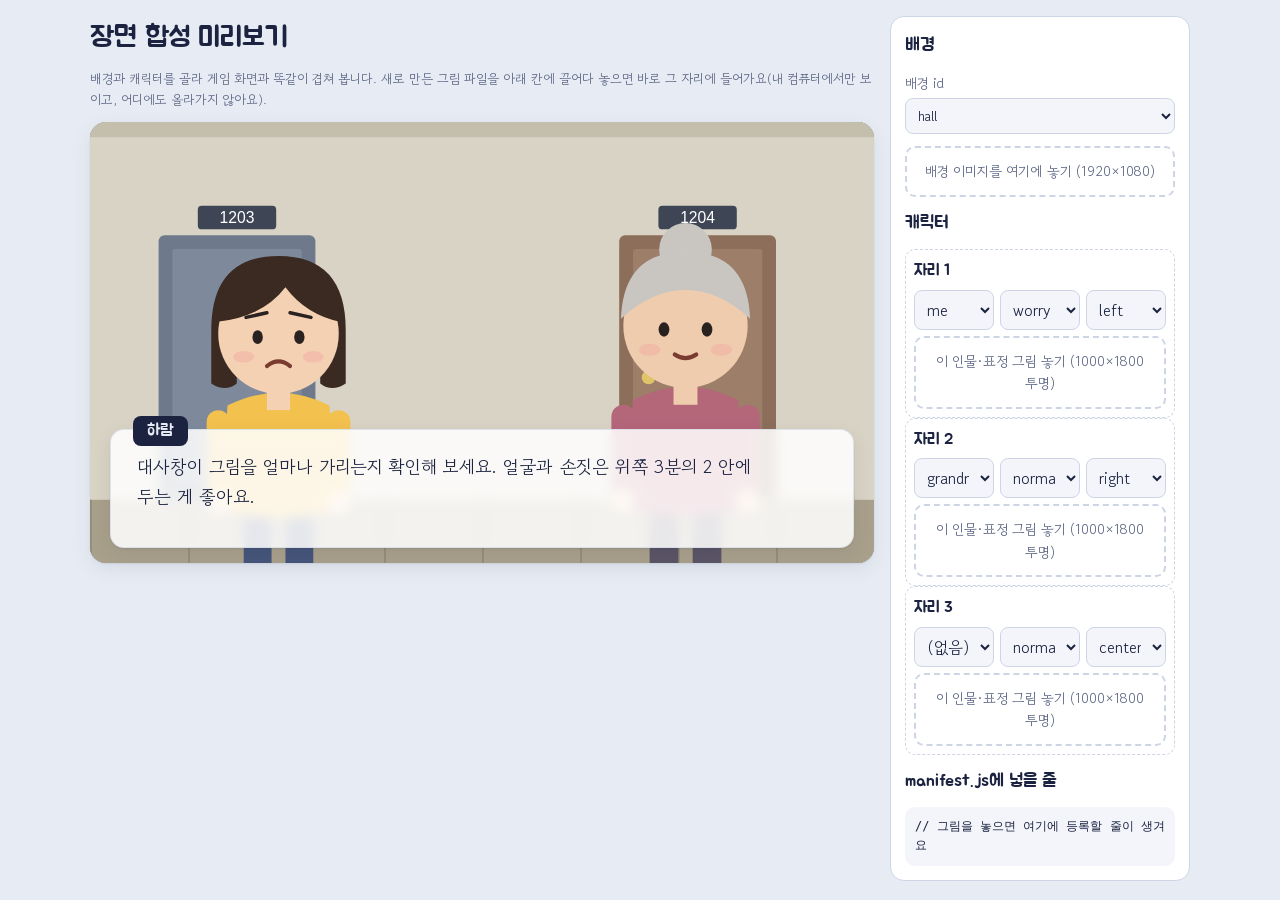
==== tools/compose.html @ 1e9c9e30 "Switch to visual novel layer structure; add art pipeline and story map Stage now composites backgrou" ====
<!doctype html>
<html lang="ko">
<head>
<meta charset="utf-8">
<meta name="viewport" content="width=device-width, initial-scale=1">
<title>장면 합성 미리보기</title>
<link rel="stylesheet" href="https://fonts.googleapis.com/css2?family=Jua&family=Gowun+Dodum&display=swap">
<link rel="stylesheet" href="../css/style.css">
<style>
  body { padding: 16px; }
  .wrap { max-width: 1100px; margin: 0 auto; display: grid; grid-template-columns: minmax(0, 1fr) 300px; gap: 16px; }
  .panel { background: var(--panel); border: 1px solid var(--line); border-radius: 14px; padding: 14px; display: grid; gap: 12px; align-content: start; }
  .panel h2 { font-size: 18px; }
  label { display: grid; gap: 4px; font-size: 14px; color: var(--muted); }
  select { width: 100%; min-width: 0; font: inherit; padding: 6px 8px; border-radius: 8px; border: 1px solid var(--line); background: var(--panel-2); color: var(--ink); }
  .slot { display: grid; grid-template-columns: repeat(3, minmax(0, 1fr)); gap: 6px; padding: 8px; border: 1px dashed var(--line); border-radius: 10px; }
  .slot b { grid-column: 1 / -1; font-family: var(--display); font-weight: 400; }
  .drop { border: 2px dashed var(--line); border-radius: 10px; padding: 12px; text-align: center; font-size: 14px; color: var(--muted); }
  .drop.over { border-color: var(--lamp); color: var(--ink); }
  pre { background: var(--panel-2); border-radius: 10px; padding: 10px; font-size: 12px; overflow-x: auto; margin: 0; white-space: pre-wrap; }
  .note { font-size: 13px; color: var(--muted); margin: 0; }
  .real { color: var(--good); }
  @media (max-width: 800px) { .wrap { grid-template-columns: 1fr; } }
</style>
</head>
<body>
<div class="wrap">
  <div>
    <h1 style="font-size:28px;margin-bottom:8px">장면 합성 미리보기</h1>
    <p class="note">배경과 캐릭터를 골라 게임 화면과 똑같이 겹쳐 봅니다. 새로 만든 그림 파일을 아래 칸에 끌어다 놓으면 바로 그 자리에 들어가요(내 컴퓨터에서만 보이고, 어디에도 올라가지 않아요).</p>
    <div id="screen" style="margin-top:12px">
      <section id="stage">
        <div id="layer-bg" class="layer"></div>
        <div id="layer-chars" class="layer"></div>
      </section>
      <section id="dialog" data-who="me">
        <div id="speaker" class="speaker">하람</div>
        <p id="line">대사창이 그림을 얼마나 가리는지 확인해 보세요. 얼굴과 손짓은 위쪽 3분의 2 안에 두는 게 좋아요.</p>
      </section>
    </div>
  </div>
  <aside class="panel">
    <h2>배경</h2>
    <label>배경 id <select id="bg"></select></label>
    <div class="drop" id="drop-bg">배경 이미지를 여기에 놓기 (1920×1080)</div>
    <h2>캐릭터</h2>
    <div id="slots"></div>
    <h2>manifest.js에 넣을 줄</h2>
    <pre id="out">// 그림을 놓으면 여기에 등록할 줄이 생겨요</pre>
  </aside>
</div>
<script src="../assets/manifest.js"></script>
<script src="../js/art.js"></script>
<script>
(function () {
  const $ = s => document.querySelector(s);
  const POS = { left: 24, center: 50, right: 76 };
  const people = Object.keys(ART.faces);
  const local = { bg: {}, chars: {} }; // 끌어다 놓은 파일
  const slots = [
    { id: 'me', face: 'worry', pos: 'left' },
    { id: 'grandma', face: 'normal', pos: 'right' },
    { id: '', face: 'normal', pos: 'center' }
  ];
  $('#bg').innerHTML = ART.bgs.map(b => `<option value="${b}">${b}${ART.isReal.bg(b) ? ' ✓' : ''}</option>`).join('');
  $('#bg').value = 'hall';

  $('#slots').innerHTML = slots.map((s, i) => `
    <div class="slot" data-i="${i}">
      <b>자리 ${i + 1}</b>
      <select data-k="id" aria-label="인물"><option value="">(없음)</option>${people.map(p => `<option>${p}</option>`).join('')}</select>
      <select data-k="face" aria-label="표정"></select>
      <select data-k="pos" aria-label="자리">${Object.keys(POS).map(p => `<option>${p}</option>`).join('')}</select>
      <div class="drop" style="grid-column:1/-1" data-drop="${i}">이 인물·표정 그림 놓기 (1000×1800 투명)</div>
    </div>`).join('');

  function faces(i) {
    const s = slots[i], sel = document.querySelector(`.slot[data-i="${i}"] [data-k="face"]`);
    const list = ART.faces[s.id] || ['normal'];
    if (!list.includes(s.face)) s.face = list[0];
    sel.innerHTML = list.map(f => `<option${f === s.face ? ' selected' : ''}>${f}</option>`).join('');
  }
  document.querySelectorAll('.slot').forEach(el => {
    const i = +el.dataset.i;
    el.querySelector('[data-k="id"]').value = slots[i].id;
    el.querySelector('[data-k="pos"]').value = slots[i].pos;
    faces(i);
    el.addEventListener('change', e => { slots[i][e.target.dataset.k] = e.target.value; faces(i); draw(); });
  });
  $('#bg').addEventListener('change', draw);

  function draw() {
    const b = $('#bg').value;
    $('#layer-bg').innerHTML = `<img class="bg in" alt="" src="${local.bg[b] || ART.bg(b)}">`;
    $('#layer-chars').innerHTML = slots.filter(s => s.id).map(s =>
      `<div class="sprite in" style="left:${POS[s.pos]}%"><img alt="" src="${(local.chars[s.id] || {})[s.face] || ART.sprite(s.id, s.face)}"></div>`).join('');
    const lines = [];
    Object.keys(local.bg).forEach(k => lines.push(`bg: { ${k}: 'assets/bg/${k}.webp' }`));
    Object.entries(local.chars).forEach(([id, f]) => Object.keys(f).forEach(face => lines.push(`chars: { ${id}: { ${face}: 'assets/chars/${id}/${face}.webp' } }`)));
    $('#out').textContent = lines.length ? lines.join('\n') : '// 그림을 놓으면 여기에 등록할 줄이 생겨요';
  }

  function dropZone(el, onFile) {
    el.addEventListener('dragover', e => { e.preventDefault(); el.classList.add('over'); });
    el.addEventListener('dragleave', () => el.classList.remove('over'));
    el.addEventListener('drop', e => {
      e.preventDefault(); el.classList.remove('over');
      const f = e.dataTransfer.files[0];
      if (f && f.type.startsWith('image/')) { onFile(URL.createObjectURL(f)); draw(); }
    });
  }
  dropZone($('#drop-bg'), url => { local.bg[$('#bg').value] = url; });
  document.querySelectorAll('[data-drop]').forEach(el => dropZone(el, url => {
    const s = slots[+el.dataset.drop];
    if (!s.id) return;
    (local.chars[s.id] = local.chars[s.id] || {})[s.face] = url;
  }));
  draw();
})();
</script>
</body>
</html>
---- css/style.css ----
/* 레이아웃: 위 HUD(단계·게이지) → 무대(그림) → 대사창 → 선택지. 한 줄로 쌓이는 구조라 휴대폰에서도 그대로.
   색: 밤 하늘 남색 잉크 + 스탠드 불빛 호박색. 알아보기=청록, 해보기=호박색. */
:root {
  --bg: #E7ECF4;
  --panel: #FFFFFF;
  --panel-2: #F3F5FA;
  --ink: #1B2340;
  --muted: #5A6482;
  --line: #CDD5E4;
  --lamp: #E59A1F;
  --lamp-soft: #FCEBCB;
  --explore: #0E8478;
  --explore-soft: #D6F0EC;
  --good: #2F9E5B;
  --warn: #D9822B;
  --bad: #D24B4B;
  --stage: #1F2645;
  --shadow: 0 1px 2px rgb(27 35 64 / .08), 0 6px 20px rgb(27 35 64 / .08);
  --display: 'Jua', 'Gowun Dodum', 'Apple SD Gothic Neo', 'Malgun Gothic', sans-serif;
  --body: 'Gowun Dodum', 'Apple SD Gothic Neo', 'Malgun Gothic', 'Noto Sans KR', sans-serif;
}
@media (prefers-color-scheme: dark) {
  :root:not([data-theme="light"]) {
    --bg: #0F1326; --panel: #1A2038; --panel-2: #222A47; --ink: #E9EDF7; --muted: #A2ABC6; --line: #333C5E;
    --lamp: #F5B54A; --lamp-soft: #3A3020; --explore: #3CC2B1; --explore-soft: #173A3A;
    --good: #4CC27D; --warn: #F0A24E; --bad: #F07070; --stage: #141A33;
    --shadow: 0 1px 2px rgb(0 0 0 / .3), 0 6px 20px rgb(0 0 0 / .3); color-scheme: dark;
  }
}
:root[data-theme="dark"] {
  --bg: #0F1326; --panel: #1A2038; --panel-2: #222A47; --ink: #E9EDF7; --muted: #A2ABC6; --line: #333C5E;
  --lamp: #F5B54A; --lamp-soft: #3A3020; --explore: #3CC2B1; --explore-soft: #173A3A;
  --good: #4CC27D; --warn: #F0A24E; --bad: #F07070; --stage: #141A33;
  --shadow: 0 1px 2px rgb(0 0 0 / .3), 0 6px 20px rgb(0 0 0 / .3); color-scheme: dark;
}

* { box-sizing: border-box; }
[hidden] { display: none !important; }
html, body { height: 100%; }
body { margin: 0; background: var(--bg); color: var(--ink); font-family: var(--body); font-size: 16px; line-height: 1.6; -webkit-tap-highlight-color: transparent; }
button { font: inherit; color: inherit; cursor: pointer; }
button:focus-visible { outline: 3px solid var(--lamp); outline-offset: 2px; }
.num { font-variant-numeric: tabular-nums; }
h1, h2, h3 { font-family: var(--display); font-weight: 400; text-wrap: balance; margin: 0; }

#app {
  max-width: 920px; margin: 0 auto; min-height: 100%;
  display: flex; flex-direction: column; gap: 10px;
  padding-block: 10px 18px;
  padding-left: max(16px, env(safe-area-inset-left, 0px));
  padding-right: max(16px, env(safe-area-inset-right, 0px));
}

/* HUD */
.hud { display: flex; flex-direction: column; gap: 8px; }
.hud-top { display: flex; align-items: center; justify-content: space-between; gap: 8px; flex-wrap: wrap; }
.steps { list-style: none; display: flex; gap: 4px; margin: 0; padding: 0; flex-wrap: wrap; }
.steps li { font-size: 13px; padding: 3px 10px; border-radius: 999px; color: var(--muted); background: var(--panel-2); border: 1px solid var(--line); letter-spacing: .02em; }
.steps li.past { color: var(--ink); }
.steps li.on { background: var(--ink); color: var(--bg); border-color: var(--ink); font-family: var(--display); }
.hud-btns { display: flex; gap: 6px; }
.pill { border: 1px solid var(--line); background: var(--panel); border-radius: 999px; padding: 5px 12px; font-size: 14px; }
.pill b { display: inline-grid; place-items: center; min-width: 22px; height: 22px; margin-left: 4px; border-radius: 999px; background: var(--lamp); color: #1B2340; font-size: 13px; }
.pill.ghost { background: transparent; }
.gauges { display: grid; grid-template-columns: auto auto 1fr 1fr; gap: 6px 14px; margin: 0; align-items: center; background: var(--panel); border: 1px solid var(--line); border-radius: 12px; padding: 8px 14px; }
.g { display: flex; flex-direction: column; min-width: 0; }
.g dt { font-size: 12px; color: var(--muted); letter-spacing: .03em; }
.g dd { margin: 0; font-family: var(--display); font-size: 18px; line-height: 1.3; }
.meter { --v: 50%; display: block; height: 10px; margin-top: 6px; border-radius: 999px; background: var(--panel-2); border: 1px solid var(--line); position: relative; overflow: hidden; }
.meter::after { content: ""; position: absolute; inset: 0 auto 0 0; width: var(--v); border-radius: inherit; background: var(--good); transition: width .5s ease, background .3s; }
.meter.good[data-level="mid"]::after { background: var(--warn); }
.meter.good[data-level="low"]::after { background: var(--bad); }
.meter.worry::after { background: var(--explore); }
.meter.worry[data-level="high"]::after { background: var(--warn); }

/* 무대: 비주얼 노벨 레이어 (배경 → 캐릭터 → CG → 휴대폰) */
#screen { position: relative; }
#stage { position: relative; width: 100%; aspect-ratio: 16 / 9; max-height: 64vh; background: var(--stage); border-radius: 16px; overflow: hidden; box-shadow: var(--shadow); }
.layer { position: absolute; inset: 0; }
#layer-bg img, .stage-like img.bg { position: absolute; inset: 0; width: 100%; height: 100%; object-fit: cover; opacity: 0; transition: opacity .45s ease; }
#layer-bg img.in, .stage-like img.bg.in { opacity: 1; }
.sprite { position: absolute; bottom: -6%; height: 100%; aspect-ratio: 200 / 360; transform: translateX(-50%) translateY(3%); opacity: 0; transition: opacity .3s ease, transform .3s ease, left .4s ease, filter .25s ease; pointer-events: none; }
.sprite.in { opacity: 1; transform: translateX(-50%); }
.sprite img { width: 100%; height: 100%; object-fit: contain; object-position: bottom center; display: block; max-width: none; }
.sprite.dim { filter: brightness(.72) saturate(.85); }
#layer-cg { opacity: 0; transition: opacity .6s ease; pointer-events: none; background: #000; }
#layer-cg.in { opacity: 1; }
#layer-cg img { width: 100%; height: 100%; object-fit: cover; }
#stage.shake { animation: shake .4s ease; }
@keyframes shake { 20% { transform: translateX(-6px); } 40% { transform: translateX(5px); } 60% { transform: translateX(-3px); } 80% { transform: translateX(2px); } }
.age-chip { position: absolute; left: 10px; top: 10px; font-size: 12px; padding: 2px 8px; border-radius: 999px; background: rgb(0 0 0 / .45); color: #fff; }
#phone { position: absolute; right: 4%; top: 5%; bottom: 5%; width: min(40%, 260px); background: #11162B; border: 6px solid #2B3354; border-radius: 22px; display: flex; flex-direction: column; overflow: hidden; color: #E9EDF7; box-shadow: 0 10px 30px rgb(0 0 0 / .4); }
.phone-bar { padding: 8px 12px; font-family: var(--display); font-size: 15px; background: #1E2647; display: flex; align-items: center; gap: 6px; }
#phone[data-app="call"] .phone-bar::before { content: "📞"; }
#phone[data-app="ai"] .phone-bar::before { content: "✨"; }
#phone[data-app="search"] .phone-bar::before { content: "🔍"; }
#phone-log { flex: 1; overflow-y: auto; padding: 8px; display: flex; flex-direction: column; gap: 6px; font-size: clamp(11px, 1.5vw, 14px); line-height: 1.45; }
.bubble { max-width: 88%; padding: 6px 9px; border-radius: 12px; }
.bubble.theirs { align-self: flex-start; background: #2B3560; border-bottom-left-radius: 4px; }
.bubble.mine { align-self: flex-end; background: #F5B54A; color: #1B2340; border-bottom-right-radius: 4px; }

/* 대사창: 넓은 화면에서는 그림 위에 겹치는 노벨 게임 방식, 휴대폰에서는 그림 아래 */
#dialog { position: relative; background: var(--panel); border: 1px solid var(--line); border-radius: 16px; padding: 18px 18px 14px; min-height: 108px; box-shadow: var(--shadow); cursor: pointer; margin-top: 10px; }
.speaker { position: absolute; top: -14px; left: 14px; font-family: var(--display); font-size: 16px; padding: 2px 14px; border-radius: 8px; background: var(--ink); color: var(--bg); }
.speaker[hidden] { display: none !important; }
#dialog[data-who="narr"] #line { color: var(--muted); }
#dialog[data-who="ai"] .speaker { background: var(--explore); color: #fff; }
#line { margin: 0; font-size: 18px; line-height: 1.65; min-height: 3.3em; max-width: 62ch; }
.next { position: absolute; right: 12px; bottom: 8px; border: 0; background: transparent; color: var(--lamp); font-size: 14px; padding: 4px 8px; }
@media (prefers-reduced-motion: no-preference) { .next { animation: bob 1.2s ease-in-out infinite; } }
@keyframes bob { 50% { transform: translateY(3px); } }
@media (min-width: 700px) {
  #stage { max-height: none; }
  #dialog { position: absolute; left: 2.5%; right: 2.5%; bottom: 3.5%; margin: 0; min-height: 27%; padding: 22px 26px 16px; border-radius: 14px; border-color: color-mix(in srgb, var(--line) 60%, transparent); background: color-mix(in srgb, var(--panel) 86%, transparent); -webkit-backdrop-filter: blur(6px); backdrop-filter: blur(6px); }
  .speaker { left: 22px; }
  #phone { bottom: 34%; }
}

/* 선택지 */
.hint { margin: 0; font-size: 15px; color: var(--muted); padding: 0 4px; }
.choices { display: grid; grid-template-columns: 1fr 1fr; gap: 8px; }
.choice { display: flex; align-items: center; gap: 10px; text-align: left; padding: 12px 14px; min-height: 52px; border-radius: 12px; border: 1.5px solid var(--line); background: var(--panel); font-size: 16px; line-height: 1.4; transition: transform .12s, border-color .12s; }
.choice .txt { min-width: 0; }
.choice .tag { flex: none; font-family: var(--display); font-size: 12px; padding: 2px 8px; border-radius: 6px; letter-spacing: .02em; }
.choice.explore .tag { background: var(--explore-soft); color: var(--explore); }
.choice.act .tag { background: var(--lamp-soft); color: var(--ink); }
.choice.explore:hover { border-color: var(--explore); }
.choice.act:hover, .choice.cont:hover { border-color: var(--lamp); }
.choice.cont { justify-content: center; grid-column: 1 / -1; font-family: var(--display); font-size: 18px; background: var(--ink); color: var(--bg); border-color: var(--ink); }
.choice.locked { border-style: dashed; background: transparent; color: var(--muted); cursor: not-allowed; }
.choice.locked .tag { background: var(--panel-2); color: var(--muted); }
.choice.locked .tag::before { content: "🔒 "; }
@media (prefers-reduced-motion: no-preference) { .choice:not(.locked):active { transform: scale(.98); } }

/* 오버레이 공통 */
.overlay { position: fixed; inset: 0; z-index: 20; overflow-y: auto; padding-block: max(16px, env(safe-area-inset-top, 0px)) max(16px, env(safe-area-inset-bottom, 0px)); padding-left: max(16px, env(safe-area-inset-left, 0px)); padding-right: max(16px, env(safe-area-inset-right, 0px)); }
.sheet { max-width: 560px; margin: 0 auto; background: var(--panel); border: 1px solid var(--line); border-radius: 18px; padding: 20px; box-shadow: var(--shadow); }
.sheet.wide { max-width: 680px; }
.sheet h2 { font-size: 28px; }
.sheet h3 { font-size: 18px; margin-top: 18px; margin-bottom: 8px; }
.eyebrow { margin: 0 0 4px; font-size: 13px; color: var(--muted); letter-spacing: .06em; }

/* 처음 화면 */
.title { background: var(--bg); }
.title-card { max-width: 920px; margin: 0 auto; display: grid; grid-template-columns: 1.1fr 1fr; gap: 22px; align-items: start; padding-top: 4vh; }
@media (min-width: 641px) { .title-art.stage-like { position: sticky; top: 16px; } }
.title-art { position: relative; border-radius: 18px; overflow: hidden; aspect-ratio: 16 / 10; background: var(--stage); box-shadow: var(--shadow); }
.title-body { min-width: 0; }
.title h1 { font-size: clamp(40px, 7vw, 64px); line-height: 1.05; letter-spacing: -.01em; }
.lede { font-size: 17px; color: var(--muted); max-width: 40ch; margin: 10px 0 16px; }
.episode { border-left: 4px solid var(--lamp); padding: 4px 0 4px 12px; margin-bottom: 18px; }
.episode h2 { font-size: 22px; }
.episode p { margin: 2px 0 0; }
.ep-no { font-size: 12px; color: var(--muted); letter-spacing: .06em; }
.count { font-size: 13px; color: var(--muted); }
.pick { font-family: var(--display); font-size: 18px; margin: 0 0 8px; }
.ages { display: grid; gap: 8px; }
.ages button { display: flex; justify-content: space-between; align-items: baseline; gap: 10px; text-align: left; padding: 12px 16px; border-radius: 12px; border: 1.5px solid var(--line); background: var(--panel); }
.ages button:hover { border-color: var(--lamp); }
.ages b { font-family: var(--display); font-weight: 400; font-size: 18px; }
.ages span { font-size: 14px; color: var(--muted); }

/* 이야기 지도 */
.roadmap { margin-top: 14px; border-top: 1px solid var(--line); padding-top: 10px; }
.roadmap summary { cursor: pointer; font-family: var(--display); font-size: 16px; }
#roadmap { display: grid; gap: 12px; margin-top: 10px; }
#roadmap ul { grid-template-columns: repeat(auto-fit, minmax(190px, 1fr)); column-gap: 16px; }
#roadmap h3 { font-size: 15px; margin-bottom: 4px; }
#roadmap ul { list-style: none; margin: 0; padding: 0; display: grid; gap: 3px; }
#roadmap li { display: flex; justify-content: space-between; gap: 8px; font-size: 14px; color: var(--muted); }
#roadmap li span { flex: none; font-size: 12px; }
#roadmap li.ready { color: var(--ink); }
#roadmap li.ready span { color: var(--explore); }

.maker a { color: var(--muted); }

/* 카드 서랍 */
.drawer { background: rgb(10 14 30 / .55); display: flex; align-items: flex-end; }
.drawer .sheet { width: 100%; max-height: 80vh; overflow-y: auto; }
.sheet-head { display: flex; justify-content: space-between; align-items: center; margin-bottom: 10px; }
.card-list { list-style: none; margin: 0; padding: 0; display: grid; gap: 8px; }
.card-list li { display: grid; gap: 2px; padding: 10px 12px; border-radius: 10px; background: var(--panel-2); border: 1px solid var(--line); }
.card-list b { font-family: var(--display); font-weight: 400; font-size: 17px; }
.card-list span { font-size: 15px; color: var(--muted); }

/* 엔딩 */
.ending { background: var(--bg); }
.summary { font-size: 17px; margin: 8px 0 4px; }
.stats { font-size: 13px; color: var(--muted); margin: 0; }
.powers { list-style: none; margin: 0; padding: 0; display: grid; grid-template-columns: repeat(auto-fit, minmax(112px, 1fr)); gap: 8px; }
.powers li { display: grid; gap: 2px; padding: 10px 12px; border-radius: 12px; border: 1.5px dashed var(--line); color: var(--muted); }
.powers li b { font-family: var(--display); font-weight: 400; font-size: 16px; }
.powers li span { font-size: 13px; }
.powers li.on { border-style: solid; border-color: var(--lamp); background: var(--lamp-soft); color: var(--ink); }
.powers li.on b::before { content: "★ "; color: var(--lamp); }
.missed, .questions { margin: 0; padding-left: 20px; display: grid; gap: 4px; }
.missed li::marker { content: "→ "; color: var(--explore); }
.talk-note { margin: 0 0 6px; font-size: 14px; color: var(--muted); }
.questions li { font-size: 16px; }
.end-btns { display: flex; gap: 8px; flex-wrap: wrap; margin-top: 18px; }
.primary { border: 0; border-radius: 12px; padding: 12px 18px; background: var(--ink); color: var(--bg); font-family: var(--display); font-size: 17px; }

/* 알림 */
.toast { position: fixed; left: 50%; bottom: calc(16px + env(safe-area-inset-bottom, 0px)); transform: translateX(-50%); z-index: 30; max-width: calc(100% - 32px); padding: 10px 16px; border-radius: 12px; background: var(--ink); color: var(--bg); font-size: 15px; box-shadow: var(--shadow); }
@media (prefers-reduced-motion: no-preference) {
  .toast.show { animation: pop .3s ease-out; }
  @keyframes pop { from { opacity: 0; transform: translate(-50%, 8px); } }
}

/* 휴대폰 */
@media (max-width: 640px) {
  .gauges { grid-template-columns: 1fr 1fr; }
  .choices { grid-template-columns: 1fr; }
  .title-card { grid-template-columns: 1fr; gap: 14px; }
  #line { font-size: 17px; }
  #phone { width: 52%; border-width: 4px; border-radius: 16px; }
  .sprite { bottom: -10%; }
  .steps li { font-size: 12px; padding: 2px 8px; }
}
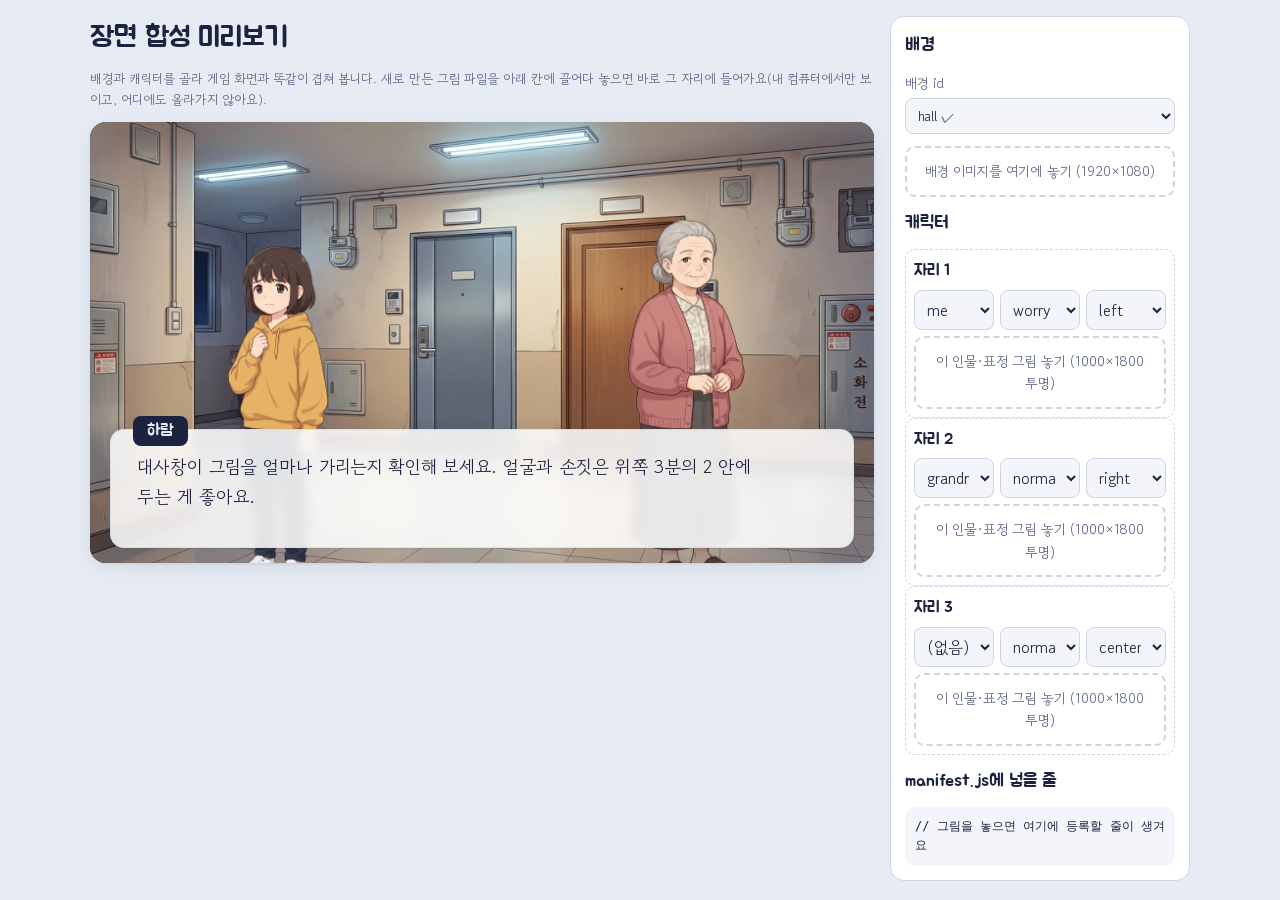
==== commit e97b05b9: "Replace placeholder art with Gemini illustrations for episodes 1-2 - 33 character sprites (12 people" ====
--- a/tools/compose.html
+++ b/tools/compose.html
@@ -50,6 +50,10 @@
   </aside>
 </div>
 <script src="../assets/manifest.js"></script>
+<script>
+  /* manifest 경로는 게임 첫 화면(index.html) 기준이라, tools/ 안에서는 한 단계 위로 올린다 */
+  (function up(o) { for (const k in o) o[k] = typeof o[k] === 'string' ? '../' + o[k] : (up(o[k]), o[k]); })(window.ASSET_MANIFEST || {});
+</script>
 <script src="../js/art.js"></script>
 <script>
 (function () {
--- a/css/style.css
+++ b/css/style.css
@@ -62,7 +62,7 @@
 .pill { border: 1px solid var(--line); background: var(--panel); border-radius: 999px; padding: 5px 12px; font-size: 14px; }
 .pill b { display: inline-grid; place-items: center; min-width: 22px; height: 22px; margin-left: 4px; border-radius: 999px; background: var(--lamp); color: #1B2340; font-size: 13px; }
 .pill.ghost { background: transparent; }
-.gauges { display: grid; grid-template-columns: auto auto 1fr 1fr; gap: 6px 14px; margin: 0; align-items: center; background: var(--panel); border: 1px solid var(--line); border-radius: 12px; padding: 8px 14px; }
+.gauges { display: grid; grid-template-columns: var(--cols, auto auto 1fr 1fr); gap: 6px 14px; margin: 0; align-items: center; background: var(--panel); border: 1px solid var(--line); border-radius: 12px; padding: 8px 14px; }
 .g { display: flex; flex-direction: column; min-width: 0; }
 .g dt { font-size: 12px; color: var(--muted); letter-spacing: .03em; }
 .g dd { margin: 0; font-family: var(--display); font-size: 18px; line-height: 1.3; }
@@ -160,6 +160,14 @@
 .ages b { font-family: var(--display); font-weight: 400; font-size: 18px; }
 .ages span { font-size: 14px; color: var(--muted); }
 
+/* 에피소드 고르기 */
+.episodes { display: grid; gap: 8px; margin-bottom: 18px; }
+.ep-card { display: grid; gap: 2px; text-align: left; padding: 12px 14px; border-radius: 12px; border: 1.5px solid var(--line); background: var(--panel); }
+.ep-card b { font-family: var(--display); font-weight: 400; font-size: 19px; }
+.ep-card .ep-blurb { font-size: 15px; }
+.ep-card[aria-pressed="true"] { border-color: var(--lamp); background: var(--lamp-soft); box-shadow: inset 4px 0 0 var(--lamp); }
+.ages button:disabled { opacity: .5; cursor: not-allowed; }
+
 /* 이야기 지도 */
 .roadmap { margin-top: 14px; border-top: 1px solid var(--line); padding-top: 10px; }
 .roadmap summary { cursor: pointer; font-family: var(--display); font-size: 16px; }
